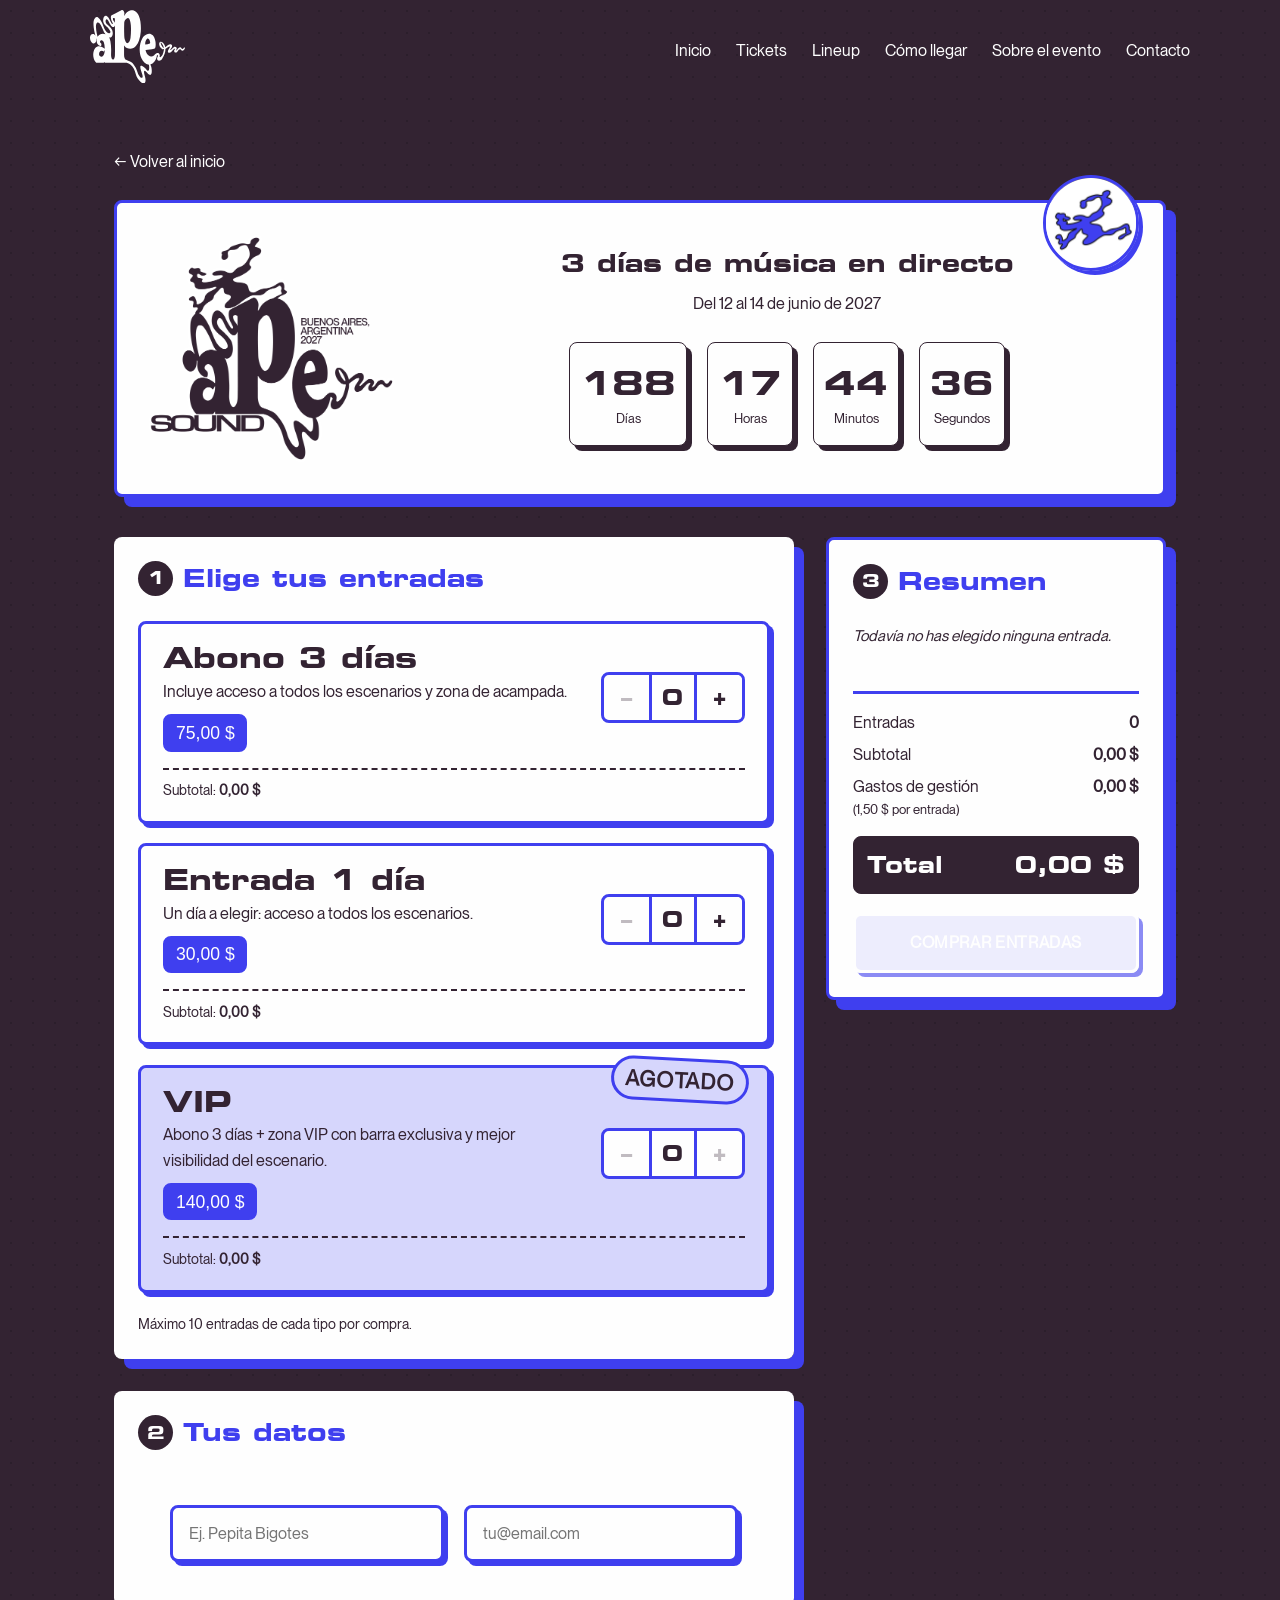
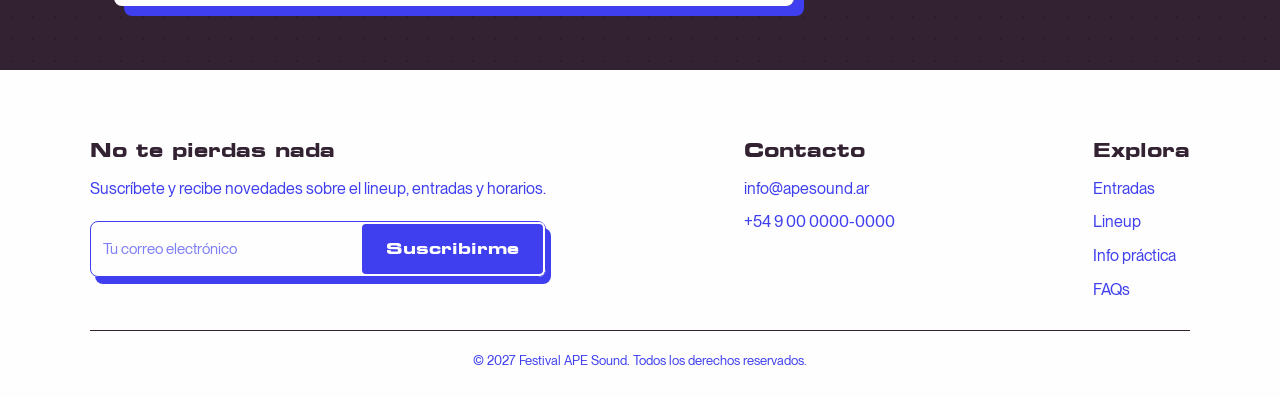
==== tickets/index.html @ 3e5c0eb8 "Add files via upload" ====
<!doctype html>
<html lang="es">
    <head>
        <meta charset="UTF-8" />
        <meta name="viewport" content="width=device-width, initial-scale=1.0" />
        <title>APE Sound - Tickets</title>
        <meta name="description" content="Festival APE Sound: 3 días de música en directo con 20 artistas y bandas. Consulta el lineup, los horarios, cómo llegar y consigue tu entrada."/>
    <link rel="shortcut icon" href="../assets/image/favicon_white.png" type="image/x-icon" />

        <link rel="stylesheet" href="../assets/css/style.css" />
        <link rel="stylesheet" href="../assets/css/tickets.css" />
    </head>
    <body>
        <!-- NAV -->
        <nav class="navbar">
            <div class="nav-container">
                <div class="logo">
                    <svg
                        width="500"
                        viewBox="0 0 500 386"
                        fill="none"
                        xmlns="http://www.w3.org/2000/svg"
                    >
                        <path
                        d="M447.971 204.618C448.177 203.698 445.389 203.362 444.534 203.754C440.211 205.739 437.573 209.055 434.555 212.58L428.411 219.761C425.606 223.039 421.049 224.695 416.947 224.95C413.289 225.179 410.651 222.855 410.135 219.392C409.495 215.094 411.039 211.025 413.516 207.488C416.78 202.83 423.003 194.165 420.302 192.268C417.681 190.428 409.597 195.629 405.696 198.674L396.938 205.509L396.955 210.235C396.973 215.013 395.83 219.625 394.626 224.245C391.501 236.251 386.749 247.554 379.209 257.334C375.355 262.334 370.333 265.928 364.111 266.646C358.611 267.282 354.212 263.96 353.373 258.52C352.444 252.493 354.608 246.865 358.146 241.629C357.354 239.273 355.315 237.309 352.729 237.021L350.2 249.634C345.357 266.055 334.413 281.774 317.427 286.683C322.429 295.101 324.411 304.281 324.946 313.896C325.409 322.228 325.907 337.59 319.614 340.859C312.071 344.781 303.68 333.953 297.91 327.964L292.55 322.4C291.201 321 288.721 319.95 286.653 319.957C282.714 322.848 284.72 333.202 286.462 339.358L288.981 348.264C291.849 358.399 294.932 373.694 289.567 382.198C284.766 389.809 272.809 384.774 265.547 377.76C253.983 366.591 244.81 352.598 240.742 336.767C235.562 316.607 228.928 300.355 212.247 287.046C206.476 282.695 200.217 279.835 192.947 278.171L77.2408 278.194L77.1751 272.124L72.504 278.278L32.9169 278.27C26.6342 272.722 21.503 262.758 19.4197 254.639C14.5473 235.649 16.2276 215.891 27.6687 199.987C41.8689 184.843 62.5991 191.393 77.1408 204.495C77.788 192.962 76.3577 181.242 72.5312 170.044C70.3664 163.71 65.0896 157.338 58.854 159.102C55.1346 160.155 52.8784 163.33 52.4297 166.502C51.7796 171.088 55.0046 172.784 57.8995 175.558C61.0058 178.628 60.3443 185.995 58.3338 189.779C52.5397 190.709 47.1757 187.274 43.1906 183.35C39.2412 179.459 37.3122 174.659 35.9376 169.291C34.6087 164.102 34.6902 158.852 35.3375 153.394C35.4975 152.043 35.6747 150.872 33.9857 149.98L33.3985 155.97C32.7998 162.081 31.4123 168.137 27.17 172.485C23.5721 176.172 18.4067 177.225 13.7156 174.951C-0.11019 168.249 -5.09984 141.488 6.34406 129.535C9.85339 125.868 14.9016 124.79 19.5826 126.868C23.5949 128.649 25.9812 131.846 28.6574 135.439C28.2859 132.926 27.3643 130.863 26.6856 128.511C23.2448 116.593 21.1158 104.737 19.5298 92.3685C18.2109 82.0795 17.8594 72.0876 18.6296 61.8785C19.2126 54.1593 21.736 47.6156 26.5913 41.8247C30.6793 36.948 36.7863 35.2267 42.3833 39.0521C46.4784 41.8504 49.972 45.5501 52.8241 49.7211C54.6002 52.318 56.3877 54.7935 57.8695 57.5589C60.2986 62.0957 62.8748 66.4567 64.7852 71.2205L71.5953 88.1975C76.5092 100.448 80.8616 112.047 92.3526 120.154C96.1234 122.814 100.9 123.357 104.948 121.032C107.313 119.673 107.752 116.258 107.2 113.628C105.921 107.543 102.418 102.742 98.4782 98.0723C94.5317 93.3941 89.7692 90.1145 85.2054 86.0377C78.7511 80.2739 73.2642 73.416 70.6408 65.0982C67.8002 56.0933 69.0762 41.9333 75.0217 34.454C78.1438 30.5258 83.2306 29.5559 87.7145 31.9413C94.7774 35.6981 99.5599 42.8646 102.831 50.2968C106.203 57.9589 110.282 64.874 114.923 71.7919C115.843 73.1632 118.577 74.1345 119.669 72.9246C120.877 71.5848 120.026 69.3464 119.318 67.9708L113.864 57.3689C108.993 47.9013 107.907 31.3385 114.096 28.116L135.22 17.1156L167.236 0.595714C173.507 -2.6397 182.318 7.76504 180.646 20.6395L179.361 30.5358C179.3 31.0143 179.923 31.2514 180.196 30.8529C181.498 28.9502 182.638 27.2589 183.708 25.2591C186.376 20.2739 189.872 15.68 194.303 12.1618C199.397 8.11643 204.71 4.6839 210.92 2.93692C232.707 -3.19393 249.199 11.7047 257.433 31.1386C267.58 55.0935 269.232 89.3774 267.113 115.355C265.854 130.776 262.988 145.381 257.974 160.004C254.613 169.803 249.835 178.7 243.488 186.807C231.035 202.711 212.63 209.19 194.012 199.933C189.042 197.462 184.577 194.386 181.516 189.668C180.867 188.668 180.623 187.48 179.273 186.863L179.329 236.708C179.339 245.633 181.863 259.51 189.784 262.534L200.983 266.811C207.779 269.406 214.65 271.74 220.202 276.46C224.257 279.907 227.206 283.871 230.4 288.04C238.973 299.233 245.384 311.439 249.138 325.061C251.57 333.882 255.383 341.755 260.73 349.157C262.636 351.796 265.144 354.045 267.725 356.065C269.132 357.167 271.651 357.404 273.21 356.898C279.237 354.948 276.935 344.372 274.731 337.708L268.712 319.513C266.473 312.742 264.81 306.064 264.6 298.989C264.558 297.612 265.616 295.798 266.332 295.014C269.306 291.757 276.631 295.665 281.29 299.181C288.149 304.353 294.159 310.211 299.937 316.616C301.401 318.239 303.372 320.296 305.896 319.896C313.28 318.727 312.131 297.111 310.025 287.957C291.128 285.933 278.321 270.982 270.794 254.322C265.084 241.686 262.416 228.25 261.602 214.367L261.453 203.749C262.161 184.521 266.437 165.789 275.801 148.937C278.296 144.448 281.25 140.817 284.721 137.121C297.293 123.74 317.381 119.025 330.448 132.908C336.387 139.217 339.86 147.48 342.338 155.95C345.749 167.609 346.496 179.697 344.971 191.663C344.66 194.108 344.084 196.366 343.2 198.53C342.111 201.195 339.83 203.191 337.053 203.954C329.795 205.948 322.549 207.232 314.954 208.153L293.862 209.92C293.385 209.87 292.399 211.183 292.534 211.772C295.155 223.128 299.782 232.861 309.051 239.798C317.507 246.126 328.596 245.786 336.588 239.098L342.544 233.11C344.733 230.908 347.316 228.656 350.304 227.552C356.375 225.307 363.674 227.464 366.24 233.761C368.761 239.946 365.224 245.748 367.308 247.544C370.673 250.445 378.766 241.423 381.809 235.612C385.45 227.104 387.742 218.227 389.212 209.013L389.047 207.639C388.869 206.168 383.091 208.223 377.727 204.197C368.075 196.953 360.959 182.597 365.372 171.898C366.849 168.316 370.15 166.526 373.878 167.276C376.327 167.769 378.762 168.737 380.736 170.257C389.022 176.639 394.516 185.396 396.503 196.099C404.917 189.072 414.898 178.745 425.169 180.042C428.848 180.506 431.469 182.963 431.96 186.753C432.4 190.139 432.295 194.893 430.158 197.744L422.787 207.579C422.162 208.413 421.887 210.105 422.328 211.109C426.67 210.056 428.908 206.426 431.947 203.822L440.633 196.38C444.81 192.801 451.443 193.415 455.009 197.77C457.343 200.62 456.887 204.738 455.074 207.648L451.442 213.474C455.49 215.228 459.542 208.87 462.171 204.517C464.281 201.023 467.416 198.427 471.207 197.033C475.325 195.519 479.375 197.424 481.595 201.227C482.525 202.821 483.939 204.625 485.357 204.982C487.464 205.514 490.07 204.799 491.234 203.168L494.101 199.156C494.994 197.906 496.598 197.17 497.913 197.584C503.27 199.276 497.419 209.135 490.473 213.631C487.455 215.586 483.388 213.569 481.181 211.533L477.591 208.223C476.163 206.906 474.452 206.112 472.357 206.979C465.23 209.927 464.867 214.896 458.536 220.558C454.985 223.733 449.275 225.183 445.334 221.874C441.584 218.722 442.414 212.86 445.169 209.25C446.276 207.799 447.525 206.589 447.966 204.619L447.971 204.618ZM126.997 60.5458C128.759 63.0056 129.958 65.0468 130.955 67.7665L130.829 45.5486C130.809 42.0461 125.984 41.1633 123.518 41.929C121.359 42.5989 120.3 43.5331 120.363 45.7686C120.469 49.4925 121.673 53.1093 123.858 56.1591L126.999 60.5444L126.997 60.5458ZM199.014 174.291C207.319 171.254 212.226 155.15 213.329 145.791C215.954 123.516 216.507 101.272 214.889 78.8812C214.083 67.718 209.887 40.082 198.807 41.799C194.88 42.4075 192.36 44.8616 189.908 47.5399C179.954 58.4103 180.469 61.3986 179.972 74.9573C179.299 93.2984 179.566 111.25 180.076 129.585L180.293 137.394C180.426 142.187 180.909 146.701 182.015 151.36C184.194 160.532 190.037 177.573 199.014 174.289V174.291ZM120.186 261.157C123.394 261.803 125.417 259.08 126.814 256.625C130.609 249.957 131.147 242.44 131.245 234.785L131.515 213.753L131.441 112.667L131.077 81.2739C129.748 83.6522 128.766 86.0491 127.024 87.8889C122.269 92.9142 115.456 88.346 110.929 82.5066C105.295 75.2387 101.136 67.3023 97.4094 58.8817C94.636 52.6137 89.3691 45.4658 85.2925 49.9496C78.4739 57.4489 83.1678 69.1364 91.2981 76.3372C99.7428 83.8179 114.549 97.7851 117.514 107.38C121.037 118.786 121.215 134.375 112.786 142.294C108.956 145.891 103.757 146.546 99.5342 143.389L103.198 149.243C106.924 160.421 109.433 172.932 110.092 184.68L111.131 203.227C111.718 213.711 111.145 223.928 110.912 234.461C110.712 243.504 113.064 259.721 120.189 261.154L120.186 261.157ZM81.5417 127.988L77.7166 122.968C72.4683 116.081 68.5003 102.813 63.4121 92.827C59.3741 84.9006 55.4847 77.2171 49.8963 70.1678C47.3458 66.9495 42.0803 64.5154 38.1009 66.3453C32.3368 68.995 31.0094 83.6108 31.3952 91.4415C31.9239 102.153 33.5556 114.698 35.9462 125.007L39.747 141.4C49.3476 126.395 66.5013 120.243 81.5403 127.988H81.5417ZM314.939 175.692C316.824 174.951 316.774 173.115 316.527 171.531C315.476 164.797 313.848 158.412 309.411 153.309C306.759 150.257 302.541 149.606 299.383 152.447C292.666 158.491 290.008 171.69 290.591 181.277C299.37 180.786 307.265 178.715 314.939 175.694V175.692ZM387.725 199.637C388.269 198.383 388.319 196.843 387.971 195.626C385.875 188.315 382.255 181.919 377.728 175.898C376.28 173.971 374.864 172.598 372.55 171.41C372.182 173.609 372.322 175.196 372.962 177.009C375.532 184.283 380.829 195.146 387.723 199.637H387.725ZM51.9682 242.207C54.553 244.846 57.2222 246.264 60.9644 245.967C73.2599 244.988 77.688 223.666 77.1579 211.017L73.0284 218.352C72.737 218.871 71.4067 218.969 70.8637 218.69C66.5785 212.793 58.2138 212.644 53.3256 217.792C46.617 223.978 45.4825 235.585 51.9682 242.207Z"
                        fill="#FEFEFE"
                        />
                    </svg>
                </div>
                <button class="nav-toggle" id="navToggle">☰</button>
                <ul class="nav-menu" id="navMenu">
                <li><a href="../#inicio">Inicio</a></li>
                <li><a href="#formulario-compra">Tickets</a></li>
                <li><a href="../#lineup">Lineup</a></li>
                <li><a href="../#info-practica">Cómo llegar</a></li>
                <li><a href="../#faqs">Sobre el evento</a></li>
                <li><a href="#contacto">Contacto</a></li>
                </ul>
            </div>
        </nav>
        <main class="pagina">
            <!-- CABECERA -->
            <div class="back-page">
                <a href="../" rel="noopener noreferrer">← Volver al inicio</a>
            </div>
            <div class="cabecera">
                <div class="hero-content content">
                    <div class="image-content" data-aos="fade-right">
                    <h1>
                        APE Sound - Argentina
                        <img
                        src="../assets/image/logo_tickets.png"
                        alt="APE Sound - Argentina"
                        />
                    </h1>
                    </div>
                    <div class="info-fest" data-aos="fade-left">
                    <h2>3 días de música en directo</h2>
                    <p>Del 12 al 14 de junio de 2027</p>
                    <div class="countdown" id="countdown">
                        <div class="countdown-item">
                        <span id="dias">00</span>
                        <p>Días</p>
                        </div>
                        <div class="countdown-item">
                        <span id="horas">00</span>
                        <p>Horas</p>
                        </div>
                        <div class="countdown-item">
                        <span id="minutos">00</span>
                        <p>Minutos</p>
                        </div>
                        <div class="countdown-item">
                        <span id="segundos">00</span>
                        <p>Segundos</p>
                        </div>
                    </div>
                    </div>
                </div>

                <div class="pegatina" aria-hidden="true">
                    <img src="../assets/image/favicon_white.png" alt="APE Sound">
                </div>
            </div>

            <!-- COMPONENTE DE COMPRA -->
            <form class="compra" id="formulario-compra" novalidate>
                <div class="compra__principal">
                    <!-- ---------- 1. Tipos de entrada ---------- -->
                    <fieldset class="bloque">
                        <h3 class="bloque__titulo"><span>1</span> Elige tus entradas</h3>

                        <!-- Cada entrada guarda su precio en el atributo data-precio.
                         El JavaScript lo lee para hacer los cálculos. -->
                        
                        <article
                            class="entrada entrada--azul"
                            data-precio="75"
                            data-nombre="Abono 3 días"
                            >
                            <div class="entrada__info">
                                <h2 class="entrada__nombre">Abono 3 días</h2>
                                <p class="entrada__descripcion">
                                    Incluye acceso a todos los escenarios y zona de acampada.
                                </p>
                                <p class="entrada__precio">75,00 $</p>
                            </div>
                            <div class="entrada__controles">
                                <button
                                    type="button"
                                    class="contador__boton contador__boton--menos"
                                    aria-label="Quitar un abono de 3 días">
                                    −
                                </button>
                                <span class="contador__cantidad" aria-live="polite">0</span>
                                <button
                                    type="button"
                                    class="contador__boton contador__boton--mas"
                                    aria-label="Añadir un abono de 3 días">
                                    +
                                </button>
                            </div>
                            <p class="entrada__subtotal">Subtotal: <strong>0,00 $</strong></p>
                        </article>

                        <article
                            class="entrada entrada--amarilla"
                            data-precio="30"
                            data-nombre="Entrada de día"
                            >
                            <div class="entrada__info">
                                <h2 class="entrada__nombre">Entrada 1 día</h2>
                                <p class="entrada__descripcion">
                                    Un día a elegir: acceso a todos los escenarios.
                                </p>
                                <p class="entrada__precio">30,00 $</p>
                            </div>
                            <div class="entrada__controles">
                                <button
                                    type="button"
                                    class="contador__boton contador__boton--menos"
                                    aria-label="Quitar una entrada de día">
                                    −
                                </button>
                                <span class="contador__cantidad" aria-live="polite">0</span>
                                <button
                                    type="button"
                                    class="contador__boton contador__boton--mas"
                                    aria-label="Añadir una entrada de día">
                                    +
                                </button>
                            </div>
                            <p class="entrada__subtotal">Subtotal: <strong>0,00 $</strong></p>
                        </article>

                        <article
                            class="entrada entrada--rosa entrada--agotada"
                            data-precio="140"
                            data-nombre="VIP"
                            data-agotado="true">
                            <span class="entrada__destacado">Agotado</span>
                            <div class="entrada__info">
                                <h2 class="entrada__nombre">VIP </h2>
                                <p class="entrada__descripcion">
                                    Abono 3 días + zona VIP con barra exclusiva y mejor visibilidad del escenario.
                                </p>
                                <p class="entrada__precio">140,00 $</p>
                            </div>
                            <div class="entrada__controles">
                                <button
                                    type="button"
                                    class="contador__boton contador__boton--menos"
                                    aria-label="Quitar una entrada VIP" disabled>
                                    −
                                </button>
                                <span class="contador__cantidad" aria-live="polite">0</span>
                                <button
                                    type="button"
                                    class="contador__boton contador__boton--mas"
                                    aria-label="Añadir una entrada VIP" disabled>
                                    +
                                </button>
                            </div>
                            <p class="entrada__subtotal">Subtotal: <strong>0,00 $</strong></p>
                        </article>

                        <p class="bloque__nota">Máximo 10 entradas de cada tipo por compra.</p>
                    </fieldset>

                    <!-- ---------- 2. Datos de la compra ---------- -->
                    <fieldset class="bloque">
                        <h3 class="bloque__titulo"><span>2</span> Tus datos</h3>

                        <div class="campos">
                            <div class="campo">
                                <label for="nombre">Nombre y apellidos</label>
                                <input
                                    type="text"
                                    id="nombre"
                                    name="nombre"
                                    placeholder="Ej. Pepita Bigotes"
                                    autocomplete="name" />
                            </div>
                            <div class="campo">
                                <label for="email">Email</label>
                                <input
                                    type="email"
                                    id="email"
                                    name="email"
                                    placeholder="tu@email.com"
                                    autocomplete="email" />
                            </div>
                        </div>
                    </fieldset>
                </div>

                <!-- ---------- 3. Resumen y total ---------- -->
                <aside class="resumen" aria-labelledby="resumen-titulo">
                    <h2 class="resumen__titulo" id="resumen-titulo"><span>3</span> Resumen</h2>

                    <!-- El JavaScript rellena esta lista con las entradas elegidas -->
                    <ul class="resumen__lista" id="resumen-lista">
                        <li class="resumen__vacio">Todavía no has elegido ninguna entrada.</li>
                    </ul>

                    <dl class="resumen__cuentas">
                        <div class="resumen__fila">
                            <dt>Entradas</dt>
                            <dd id="total-entradas">0</dd>
                        </div>
                        <div class="resumen__fila">
                            <dt>Subtotal</dt>
                            <dd id="subtotal">0,00 $</dd>
                        </div>
                        <div class="resumen__fila">
                            <dt>Gastos de gestión <small>(1,50 $ por entrada)</small></dt>
                            <dd id="gastos">0,00 $</dd>
                        </div>
                        <div class="resumen__fila resumen__fila--total">
                            <dt>Total</dt>
                            <dd id="total">0,00 $</dd>
                        </div>
                    </dl>

                    <button type="submit" class="boton boton--rosa" id="boton-comprar" disabled>
                        Comprar entradas
                    </button>

                    <!-- Aquí aparecen los avisos de error o de compra realizada -->
                    <p class="mensaje" id="mensaje" role="status" aria-live="polite"></p>
                </aside>
            </form>
        </main>
        <!-- FOOTER (newsletter + contacto) -->
        <footer id="contacto" class="footer">
        <div class="footer-top">
            <div class="footer-newsletter">
            <h3>No te pierdas nada</h3>
            <p>
                Suscríbete y recibe novedades sobre el lineup, entradas y horarios.
            </p>
            <form class="newsletter-form">
                <input type="email" placeholder="Tu correo electrónico" required />
                <button type="submit" class="btn">Suscribirme</button>
            </form>
            </div>

            <div class="footer-col">
            <h3>Contacto</h3>
            <p><a href="mailto:info@apesound.ar">info@apesound.ar</a></p>
            <p><a href="tel:+5490000000000">+54 9 00 0000-0000</a></p>
            </div>

            <div class="footer-col">
            <h3>Explora</h3>
            <p><a href="/apesound/tickets/">Entradas</a></p>
            <p><a href="#lineup">Lineup</a></p>
            <p><a href="#info-practica">Info práctica</a></p>
            <p><a href="#faqs">FAQs</a></p>
            </div>
        </div>

        <div class="footer-bottom">
            <p>&copy; 2027 Festival APE Sound. Todos los derechos reservados.</p>
        </div>
        </footer>

        <script src="../assets/js/tickets.js"></script>
        <script src="../assets/js/script.js"></script>
    </body>
</html>
---- assets/css/style.css ----
@font-face {
    font-family: "Eurostile LT Extended";
    src: url('../fonts/EurostileLT-BoldExtendedTwo.woff2') format('woff2'),
        url('../fonts/EurostileLT-BoldExtendedTwo.woff') format('woff');
    font-weight: bold;
    font-style: normal;
    font-display: swap;
}

@font-face {
  font-family: "PP Neue Montreal";
  src: url("../fonts/PPNeueMontreal-Regular.woff2") format("woff2"),
       url("../fonts/PPNeueMontreal-Regular.woff") format("woff");
  font-weight: normal;
  font-style: normal;
}
:root {
  --font-regular: "PP Neue Montreal";
  --font-titles: "Eurostile LT Extended";
  --white: #FEFEFE;
  --purple: #332332;
  --blue: #3F3FEF;
}

/* Esta propiedad, hace que el scroll entre secciones cuando haces click en el menú sea más suave */
html {
  scroll-behavior: smooth;
}

*,
*::before,
*::after {
    margin: 0;
    padding: 0;
    box-sizing: border-box;
}

body {
  font-family: var(--font-regular), Helvetica, sans-serif;
  background-color: var(--purple);
  color: var(--white);
  line-height: 1.6;
  background-image: radial-gradient(rgb(0, 0, 0, 0.15) 1.5px, transparent 1.5px);
  background-size: 22px 22px;
}

h1, h2, h3 {
  margin-bottom: 15px;
  font-family: var(--font-titles), Helvetica, sans-serif ;
  line-height: 1.1;
}

a {
  color: var(--white);
  text-decoration: none;
}

.btn {
  display: inline-block;
  background-color: var(--blue);
  font-family: var(--font-titles), Helvetica, sans-serif ;
  color: #fff;
  padding: 12px 24px;
  border: none;
  border-radius: 6px;
  cursor: pointer;
  font-size: 16px;
}

.btn-outline {
  background-color: transparent;
  border: 2px solid var(--blue);
  color: var(--color-texto);
}

/* NAVBAR */


.navbar {
  background-color: transparent;
  transition: background-color ease-in-out .3s;
  position: sticky;
  top: 0;
  z-index: 10;
}

.nav-container {
  max-width: 1100px;
  margin: 0 auto;
  padding: 10px 0px;
  display: flex;
  justify-content: space-between;
  align-items: center;
}


.logo svg {
  width: 95px;
}

.nav-toggle {
  display: none;
  background: none;
  border: none;
  color: var(--white);
  font-size: 26px;
  cursor: pointer;
}

.nav-menu {
  display: flex;
  list-style: none;
  gap: 25px;
}

.nav-menu a:hover {
  color: var(--blue);
}

.navbar.navbar-scrolled {
  background-color: var(--white);
  box-shadow: 0 2px 10px rgba(0, 0, 0, 0.08);
}

.navbar.navbar-scrolled .logo svg path {
    fill: var(--blue);
}

.navbar.navbar-scrolled .nav-menu a {
  color: var(--purple);
}

.navbar.navbar-scrolled .nav-menu a:hover {
  color: var(--blue);
}

.content {
  max-width: 1100px;
  margin: 0 auto;
  padding: 10px 0px;
}

/* HERO */
.hero {
  min-height: 70vh;
  display: flex;
  align-items: center;
  justify-content: center;
  text-align: center;
}

.hero .hero-content {
    display: flex;
    width: 100%;
    margin: 0 auto;
    justify-content: space-between;
    align-items: center;
    padding: 45px 0;
}

.hero .hero-content .image-content, 
.hero .hero-content .info-fest {
    width: 50%;
}

.hero h1 {
  font-size: 0px;
}

.hero h1 img {
  width: 100%;
  height: auto;
}

.hero h2 {
  font-weight: normal;
  color: var(--color-secundario);
  font-size: 18px;
}

.hero p {
  margin-bottom: 25px;
}


.countdown {
  display: flex;
  justify-content: center;
  gap: 20px;
  margin-bottom: 30px;
}

.countdown-item {
    background-color: var(--white);
    color: var(--blue);
    border: 1px solid var(--blue);
    border-radius: 8px;
    padding: 15px 10px;
    min-width: 70px;
    box-shadow: 5px 5px 0px var(--blue);
}

.countdown-item span {
  display: block;
  font-size: 32px;
  font-weight: bold;
  font-family: var(--font-titles) ;
}

.countdown-item p {
  margin: 0;
  font-size: 13px;
  font-family: var(--font-regular);
}

/* SECCIONES GENERALES */
.section {
  /* max-width: 1100px; */
  margin: 0 auto;
  padding: 60px 20px;
}

.section.alt {
  background-color: var(--color-fondo-alt);
  max-width: 100%;
}

.section.alt > * {
  max-width: 1100px;
  margin-left: auto;
  margin-right: auto;
}

/* INFO (fechas y lugar) */
#info-practica {
  background-color: var(--white);
  color: var(--purple);
}
.info-grid {
  display: flex;
  flex-wrap: wrap;
  gap: 20px;
}

.info-card {
flex: 1;
    min-width: 250px;
    padding: 25px;
    border-radius: 8px;
    background-color: var(--white);
    border: 1px solid var(--purple);
    box-shadow: 5px 5px 0px var(--purple);
}

.info-card img {
    width: 40px;
}

/* ENTRADAS */

#entradas {
  background-color: var(--white);
  color: var(--purple);
}

.tickets-grid {
  display: flex;
  flex-wrap: wrap;
  gap: 20px;
}

.ticket-card {
  flex: 1;
  min-width: 250px;
  background-color: var(--purple);
  color: var(--white);
  border: 1px solid var(--color-borde);
  border-radius: 8px;
  padding: 25px;
  text-align: center;
  box-shadow: none;
  transition: all .3s ease-in-out;
  position: relative;
}

.ticket-card:hover {
  transition: all .3s ease-in-out;
  box-shadow: 5px 5px 0px var(--blue);
}

.price {
  font-size: 32px;
  font-family: var(--font-titles) ;
  margin: 10px 0 20px;
}

.detalle {
  margin-top: 15px;
  font-size: 14px;
}

.hidden {
  display: none;
}

.nota {
  margin-top: 30px;
  text-align: center;
  font-size: 14px;
}

/* PROGRAMA */
.dia {
  margin-bottom: 30px;
  padding-bottom: 20px;
  border-bottom: 1px solid var(--color-borde);
}

.dia h3 {
  color: var(--color-primario);
}

/* DISPONIBILIDAD (entradas) */
.disponibilidad {
    font-size: 15px;
    position: absolute;
    top: -10px;
    right: -10px;
    background: red;
    padding: 5px 10px;
    border-radius: 5px;
    transform: rotate(10deg);
    color: var(--white);
}

.disponibilidad.disponible {
    background-color: var(--blue);
}

.disponibilidad.pocas {
    background-color: #7e7ef6;
}

.disponibilidad.agotado {
    background-color: #d6d6fc;
    color: var(--purple);
}

.btn-comprar {
  display: block;
  margin-top: 15px;
}

.ticket-card .btn {
    width: 100%;
}

/* LINEUP */
.lineup-grid {
    display: flex;
    gap: 12px;
    margin: 30px 0 40px;
    justify-items: start;
    flex-wrap: wrap;
    justify-content: center;
    align-items: center;
}

.artista-box {
    background-color: var(--white);
    border: 1px solid var(--blue);
    border-radius: 100px;
    padding: 10px 25px;
    text-align: center;
    font-weight: bold;
    color: var(--blue);
    box-shadow: 3px 3px 0px var(--blue);
    font-family: var(--font-titles);
}

.programa-titulo {
  margin-top: 20px;
}

.dias {
    display: flex;
    gap: 20px;
    flex-wrap: wrap;
    justify-content: space-between;
    margin-top: 45px;
}

.dia h3 .icon-calendar {
    display: block;
}

.dia h3 .icon-calendar img {
    width: 40px;
}


/* FAQS */
.faq-item {
    border-bottom: 1px solid var(--blue);
    background: #fff;
    color: var(--purple);
    margin-bottom: 15px;
    padding: 15px;
    border-radius: 8px;
    box-shadow: 3px 3px 0px var(--blue);
}

.faq-item summary {
  font-size: 17px;
  cursor: pointer;
  font-family: var(--font-titles);
}

.faq-item p {
  margin-top: 10px;
}

/* GALERÍA */
/* .nota-galeria {
  font-size: 13px;
  margin-bottom: 20px;
  opacity: 0.7;
} */

.galeria-grid {
  display: grid;
  grid-template-columns: repeat(auto-fill, minmax(180px, 1fr));
  gap: 12px;
  margin-top: 35px;
}

.galeria-grid img {
  width: 100%;
  height: 160px;
  object-fit: cover;
  border-radius: 6px;
  display: block;
}


/* PATROCINADORES */
.sponsors-marquee {
  overflow: hidden;
  width: 100%;
}
 
.sponsors-track {
  display: flex;
  gap: 20px;
  width: max-content;
  animation: desplazar-marquesina 25s linear infinite;
}
 
/* Al pasar el ratón por encima, se detiene (más fácil de leer) */
.sponsors-marquee:hover .sponsors-track {
  animation-play-state: paused;
}
 
.sponsor-box img {
    width: 100%;
}

.sponsor-box {
    width: 135px;
    display: flex;
    align-content: center;
    align-items: center;
    justify-content: center;
    margin: 0 30px;
}
 
@keyframes desplazar-marquesina {
  from {
    transform: translateX(0);
  }
  to {
    /* Como hemos duplicado los logos, al desplazar un 50% del ancho
       total volvemos a la posición inicial sin que se note el salto */
    transform: translateX(-50%);
  }
}

/* GALERÍA */
 
/* Efecto Pinterest: el navegador reparte las fotos en columnas
   de unos 220px de ancho (el número de columnas se adapta solo). */
.galeria-masonry {
  column-width: 220px;
  column-gap: 12px;
}
 
.galeria-masonry a {
  display: block;
  margin-bottom: 12px;
  break-inside: avoid;   /* evita que una foto se corte entre dos columnas */
  overflow: hidden;
  border-radius: 8px;
}
 
.galeria-masonry img {
  width: 100%;
  height: auto;
  display: block;
  transition: transform 0.3s ease, opacity 0.3s ease;
}
 
.galeria-masonry a:hover img {
  transform: scale(1.05);
  opacity: 0.9;
}

/* MODAL */
.modal-overlay {
  position: fixed;
  top: 0;
  left: 0;
  right: 0;
  bottom: 0;
  background-color: rgba(0, 0, 0, 0.6);
  display: flex;
  align-items: center;
  justify-content: center;
  z-index: 50;
}
 
.modal-overlay.hidden {
  display: none;
}
 
.modal-box {
    background-color: var(--white);
    color: var(--blue);
    border-radius: 10px;
    padding: 80px;
    max-width: 400px;
    width: 90%;
    text-align: center;
    position: relative;
    box-shadow: 5px 7px 0px var(--blue);
}
 
.modal-cerrar {
  position: absolute;
  top: 10px;
  right: 15px;
  background: none;
  border: none;
  font-size: 20px;
  font-family: var(--font-titles);
  cursor: pointer;
}

/* FOOTER */
.footer {
    background-color: var(--white);
    color: var(--blue);
    padding: 70px 20px 25px;
    overflow: hidden;
}

.footer-top {
  max-width: 1100px;
  margin: 0 auto;
  display: flex;
  flex-wrap: wrap;
  gap: 40px;
  justify-content: space-between;
}

.footer h2,
.footer h3 {
  color: var(--purple);
}

.footer a {
  color: var(--blue);
}

.footer a:hover {
  color: var(--purple);
}

.footer-newsletter p {
  margin-bottom: 20px;
}

.footer-col p {
  margin-bottom: 8px;
}

/* Formulario */
.newsletter-form {
    display: flex;
    flex-wrap: wrap;
    gap: 8px;
    box-shadow: 5px 7px 0px var(--blue);
    border: 1px solid var(--blue);
    border-radius: 8px;
}

.newsletter-form input {
flex: 1;
    min-width: 180px;
    padding: 12px;
    border: 0;
    background-color: transparent;
    color: var(--blue);
    font-size: 15px;
    font-family: var(--font-regular);
}

.newsletter-form input::placeholder {
  color: #7e7ef6;
}

.newsletter-form input:focus {
  outline: none;
  border-color: var(--color-secundario);
}

.newsletter-form .btn {
    color: var(--white);
    border: 2px solid var(--white);
}


/* Línea inferior */
.footer-bottom {
    max-width: 1100px;
    margin: 0 auto;
    border-top: 1px solid var(--purple);
    padding-top: 20px;
    font-size: 13px;
    text-align: center;
    margin-top: 20px;
}

/* RESPONSIVE */
@media (max-width: 700px) {
  .nav-toggle {
    display: block;
  }

  .nav-menu {
    display: none;
    flex-direction: column;
    position: absolute;
    top: 60px;
    right: 0;
    background-color: var(--white);
    color: var(--blue);
    width: 200px;
    padding: 20px;
    border: 1px solid var(--color-borde);
  }

  .nav-menu.active {
    display: flex;
  }

  .nav-menu a {
    color: var(--blue);
  }
  .navbar.navbar-scrolled .nav-toggle {
    color: var(--blue);
  }
  .hero .hero-content {
    flex-direction: column;
  }
  .hero .hero-content .image-content, 
  .hero .hero-content .info-fest {
    width: 80%;
  }
  .countdown-item {
    padding: 8px;
    min-width: 80px;
  }
  .countdown-item span {
    font-size: 20px;
  }
  .nav-container {
    padding: 10px 20px;
    align-items: flex-start;
  }

  .artista-box {
      padding: 10px;
      font-size: 14px;
  }

  .content {
      width: 90%;
  }

  .footer-top {
    grid-template-columns: 1fr;
    gap: 30px;
  }

  .footer-newsletter,
  .footer-col {
    flex: 1 1 100%;
  }
  

}
---- assets/css/tickets.css ----
/* =========================================================
   MIAUFEST · Componente de compra de entradas
   Estilo neo-brutalista (mismo sistema que Cool Cats):
   bordes gruesos, sombras duras sin desenfoque y colores planos.
   CSS puro: variables, flexbox y media queries.
   ========================================================= */

/* ---------- 1. VARIABLES ---------- */
:root {
    /* Colores de acento */

    --green: #3ddc97;
    --red: #e63946;

    /* Base */
    --surface-2: rgb(63, 63, 239, 0.15);

    /* Firma neo-brutalista */
    --border: 3px solid var(--blue);
    --shadow-sm: 4px 4px 0 var(--blue);
    --shadow: 6px 6px 0 var(--blue);
    --shadow-lg: 10px 10px 0 var(--blue);

    --font-display: "Archivo Black", "Arial Black", Impact, sans-serif;
    --font-body: "Space Grotesk", "Segoe UI", Arial, sans-serif;

    --radius: 8px;
    --speed: 0.2s;
}

/* ---------- 2. BASE ---------- */
*,
*::before,
*::after {
    margin: 0;
    padding: 0;
    box-sizing: border-box;
}


button,
input {
    font: inherit;
    color: inherit;
}

:focus-visible {
    outline: 3px dashed var(--blue);
    outline-offset: 3px;
}

.pagina {
    width: 100%;
    max-width: 1100px;
    margin: 0 auto;
    padding: 3rem 1.5rem 4rem;
}
.back-page {
    margin-bottom: 25px;
}
/* ---------- 3. CABECERA ---------- */
.cabecera {
    position: relative;
    margin-bottom: 2.5rem;
    padding: 2rem;
    background: var(--white);
    border: var(--border);
    border-radius: var(--radius);
    box-shadow: var(--shadow-lg);
}

.cabecera .hero-content {
    display: flex;
    gap: 5%;
    flex-wrap: wrap;
    align-content: center;
    align-items: center;
    justify-content: center;
    padding: 0;
}

.cabecera .hero-content .image-content img {
    width: 100%;
}

.cabecera .hero-content h1 {
    margin: 0;
    line-height: normal;
    font-size: 0;
}

.cabecera .hero-content .info-fest {
    width: 70%;
    color: var(--purple);
    text-align: center;
}

.hero-content.content .countdown-item {
    color: var(--purple);
    border-color: var(--purple);
    box-shadow: 5px 5px 0px var(--purple);
}

.cabecera .hero-content .image-content {
    width: 25%;
}

.cabecera .hero-content .info-fest .countdown {
    margin-top: 25px;
    margin-bottom: 0;
}

/* Pegatina giratoria */
.pegatina {
    position: absolute;
    top: -28px;
    right: 24px;
    width: 96px;
    height: 96px;
    display: flex;
    align-items: center;
    justify-content: center;
    font-family: var(--font-display);
    font-size: 1rem;
    text-transform: uppercase;
    border: var(--border);
    border-radius: 50%;
    box-shadow: var(--shadow-sm);
    animation: girar 14s linear infinite;
}

@keyframes girar {
    to {
        transform: rotate(360deg);
    }
}

.pegatina img {
    width: 100%;
}

/* ---------- 4. LAYOUT DEL FORMULARIO (FLEXBOX) ---------- */
.compra {
    display: flex;
    align-items: flex-start;
    gap: 2rem;
}

.compra__principal {
    flex: 1 1 auto;
    display: flex;
    flex-direction: column;
    gap: 2rem;
}

/* ---------- 5. BLOQUES (FIELDSET) ---------- */
.bloque {
display: flex;
    flex-direction: column;
    gap: 1.2rem;
    background: var(--white);
    border: var(--blue);
    border-radius: var(--radius);
    box-shadow: var(--shadow-lg);
    padding: 1.5rem;
}

.bloque__titulo,
.resumen__titulo {
    display: flex;
    align-items: center;
    gap: 0.6rem;
    margin-bottom: 0.4rem;
    padding-right: 0.6rem;
    font-family: var(--font-titles);
    font-size: 1.5rem;
    color: var(--blue);
    width: 100%;
}

/* El número del paso, en un círculo */
.bloque__titulo span,
.resumen__titulo span {
    display: inline-flex;
    align-items: center;
    justify-content: center;
    width: 2.2rem;
    height: 2.2rem;
    font-size: 1.1rem;
    background: var(--purple);
    color: var(--white);
    border-radius: 50%;
}

.bloque__nota {
    font-size: 0.9rem;
    color: var(--purple);
}

/* ---------- 6. TARJETA DE ENTRADA ---------- */
.entrada {
    --acento: var(--blue); /* cada variante cambia solo esta variable */
    position: relative;
    display: flex;
    flex-wrap: wrap;
    align-items: center;
    gap: 1rem 1.5rem;
    padding: 1.2rem 1.4rem;
    background: var(--white);
    border: var(--border);
    border-radius: var(--radius);
    box-shadow: var(--shadow-sm);
    transition:
        transform var(--speed) ease,
        box-shadow var(--speed) ease,
        background-color var(--speed) ease;
}

.entrada--amarilla {
    --acento: var(--blue);
}
.entrada--azul {
    --acento: var(--blue);
}
.entrada--rosa {
    --acento: var(--blue);
    background-color: #d6d6fc;
}

/* Clase que añade el JavaScript cuando la cantidad es mayor que 0 */
.entrada.is-seleccionada {
    background: var(--acento);
    transform: translate(-2px, -2px);
    box-shadow: var(--shadow);
    color: #fff;
    border-color: var(--white);
}

.entrada__info {
    flex: 1 1 260px;
    color: red;
}

.entrada__nombre {
    font-size: 1.75rem;
    margin-bottom: 0.3rem;
    color: var(--purple);
}

.entrada__nombre small {
    font-family: var(--font-body);
    font-size: 0.9rem;
    font-weight: 700;
}

.entrada__descripcion {
    color: var(--purple);
    margin-bottom: 0.6rem;
}

.entrada.is-seleccionada .entrada__descripcion {
    color: var(--white);
}

.entrada__precio {
    display: inline-block;
    padding: 0.1rem 0.6rem;
    font-family: var(--font-display);
    font-size: 1.1rem;
    background: var(--acento);
    border: var(--border);
    border-radius: var(--radius);
    color: var(--white);
}

.entrada.is-seleccionada .entrada__precio {
    background: var(--white);
    color: var(--blue);
}

.entrada.is-seleccionada .entrada__info {
    color: var(--blue);
}

.entrada.is-seleccionada .entrada__nombre {
    color: #FFF;
}

.entrada.is-seleccionada .entrada__subtotal {
    color: var(--white);
    border-color: var(--white);
}

.contador__boton:disabled {
    cursor: not-allowed;
}
/* Etiqueta "Top ventas" */
.entrada__destacado {
    position: absolute;
    top: -10px;
    right: 18px;
    padding: 0.1rem 0.7rem;
    font-weight: 700;
    font-size: 1.35rem;
    text-transform: uppercase;
    letter-spacing: 0.06em;
    background-color: #d6d6fc;
    color: var(--purple);
    border: var(--border);
    border-radius: 999px;
    transform: rotate(3deg);
}

.entrada__subtotal {
    flex-basis: 100%;
    padding-top: 0.6rem;
    border-top: 2px dashed var(--purple);
    font-size: 14px;
    color: var(--purple);
}

/* ---------- 7. CONTADOR (− 0 +) ---------- */
.entrada__controles {
    display: flex;
    align-items: center;
    border: var(--border);
    border-radius: var(--radius);
    background: var(--white);
    overflow: hidden;
}

.contador__boton {
    width: 2.8rem;
    height: 2.8rem;
    font-family: var(--font-titles);
    font-size: 1.4rem;
    line-height: 1;
    background: var(--white);
    border: none;
    cursor: pointer;
    transition: background-color var(--speed) ease;
    color: var(--purple);
}

.contador__boton:hover {
    background: var(--purple);
    color: var(--white);
}

.contador__boton:disabled {
    opacity: 0.3;
    cursor: not-allowed;
    background: var(--white);
}

.contador__cantidad {
    min-width: 3rem;
    text-align: center;
    font-family: var(--font-titles);
    font-size: 1.3rem;
    border-left: var(--border);
    border-right: var(--border);
    line-height: 2.8rem;
    color: var(--purple);
}

/* ---------- 8. CAMPOS DE DATOS ---------- */
.campos {
    display: flex;
    flex-wrap: wrap;
    gap: 1.2rem;
    width: 90%;
    margin: 0 auto;
    margin-bottom: 20px;
}

.campo {
    flex: 1 1 240px;
    display: flex;
    flex-direction: column;
    gap: 0.4rem;
}

.campo label {
    font-weight: 700;
    font-size: 0.9rem;
    text-transform: uppercase;
    letter-spacing: 0.05em;
}

.campo input {
    padding: 0.8rem 1rem;
    background: var(--white);
    border: var(--border);
    border-radius: var(--radius);
    box-shadow: var(--shadow-sm);
    transition:
        box-shadow var(--speed) ease,
        transform var(--speed) ease;
    color: var(--blue);
}

.campo input:focus {
    outline: none;
    transform: translate(-2px, -2px);
    box-shadow: var(--shadow);
}

/* Clase que añade el JavaScript si el campo no es válido */
.campo input.is-error {
    border-color: var(--red);
    box-shadow: 4px 4px 0 var(--red);
}

/* ---------- 9. RESUMEN ---------- */
.resumen {
    flex: 0 0 340px;
    position: sticky; /* se queda visible al hacer scroll */
    top: 1.5rem;
    display: flex;
    flex-direction: column;
    gap: 1.2rem;
    padding: 1.5rem;
    background: var(--white);
    border: var(--border);
    border-radius: var(--radius);
    box-shadow: var(--shadow-lg);
    color: var(--purple);
}

.resumen__lista {
    list-style: none;
    display: flex;
    flex-direction: column;
    gap: 0.5rem;
    min-height: 3rem;
}

.resumen__lista li {
    display: flex;
    justify-content: space-between;
    gap: 1rem;
    font-size: 0.95rem;
}

.resumen__vacio {
    color: var(--purple);
    font-style: italic;
}

.resumen__cuentas {
    display: flex;
    flex-direction: column;
    gap: 0.4rem;
    padding-top: 1rem;
    border-top: var(--border);
}

.resumen__fila {
    display: flex;
    justify-content: space-between;
    align-items: baseline;
    gap: 1rem;
}

.resumen__fila dt small {
    display: block;
    font-size: 0.8rem;
    color: var(--purple);
}

.resumen__fila dd {
    font-weight: 700;
    white-space: nowrap;
}

.resumen__fila--total {
    margin-top: 0.6rem;
    padding: 0.6rem 0.8rem;
    font-family: var(--font-titles);
    font-size: 1.4rem;
    background: var(--purple);
    border: 1px solid var(--purple);
    border-radius: var(--radius);
    color: var(--white);
}

.resumen__fila--total dd {
    font-weight: 400;
}

/* ---------- 10. BOTÓN ---------- */
.boton {
    width: 100%;
    padding: 0.9rem 1.4rem;
    font-weight: 700;
    font-size: 1rem;
    text-transform: uppercase;
    letter-spacing: 0.04em;
    border: var(--border);
    border-radius: var(--radius);
    box-shadow: var(--shadow-sm);
    cursor: pointer;
    transition:
        transform var(--speed) ease,
        box-shadow var(--speed) ease;
}

.boton--rosa {
    background: var(--blue);
    color: var(--white);
    border-color: var(--white);
}

.boton:hover {
    transform: translate(-2px, -2px);
    box-shadow: var(--shadow);
}

/* Efecto "pulsado": el botón baja hasta tapar su sombra */
.boton:active {
    transform: translate(4px, 4px);
    box-shadow: 0 0 0 var(--purple);
}

.boton:disabled {
    background: var(--surface-2);
    cursor: not-allowed;
    transform: none;
    box-shadow: var(--shadow-sm);
    opacity: 0.6;
}

/* ---------- 11. MENSAJES ---------- */
.mensaje:empty {
    display: none;
}

.mensaje {
    padding: 0.8rem 1rem;
    font-weight: 700;
    border: var(--border);
    border-radius: var(--radius);
}

.mensaje--error {
    background: var(--red);
    color: var(--white);
}

.mensaje--ok {
    background: var(--green);
    color: var(--white);
}

/* ---------- 12. RESPONSIVE ---------- */
@media (max-width: 860px) {
    .compra {
        flex-direction: column;
        align-items: stretch;
    }

    .resumen {
        flex-basis: auto;
        position: static;
    }
}

@media (max-width: 480px) {
    .pagina {
        width: 95%;
    }

    .cabecera,
    .bloque,
    .resumen {
        padding: 1.2rem;
    }

    /* Deja sitio arriba para que la pegatina no tape la etiqueta */
    .cabecera {
        padding-top: 3.5rem;
    }

    .pegatina {
        width: 72px;
        height: 72px;
        font-size: 0.8rem;
        top: -22px;
        right: 12px;
    }

    .cabecera .hero-content {
        flex-direction: column;
    }
    .cabecera .hero-content .image-content {
        width: 90%;
        margin-bottom: 40px;
    }

    .cabecera .hero-content .info-fest {
        width: 100%;
    }

    .cabecera .hero-content .info-fest .countdown {
        gap: 10px;
    }
    .cabecera .hero-content .info-fest .countdown .countdown-item {
        padding: 8px;
        min-width: 75px;
    }
}

/* Accesibilidad: sin animaciones si el usuario lo prefiere */
@media (prefers-reduced-motion: reduce) {
    * {
        animation: none !important;
        transition: none !important;
    }
}
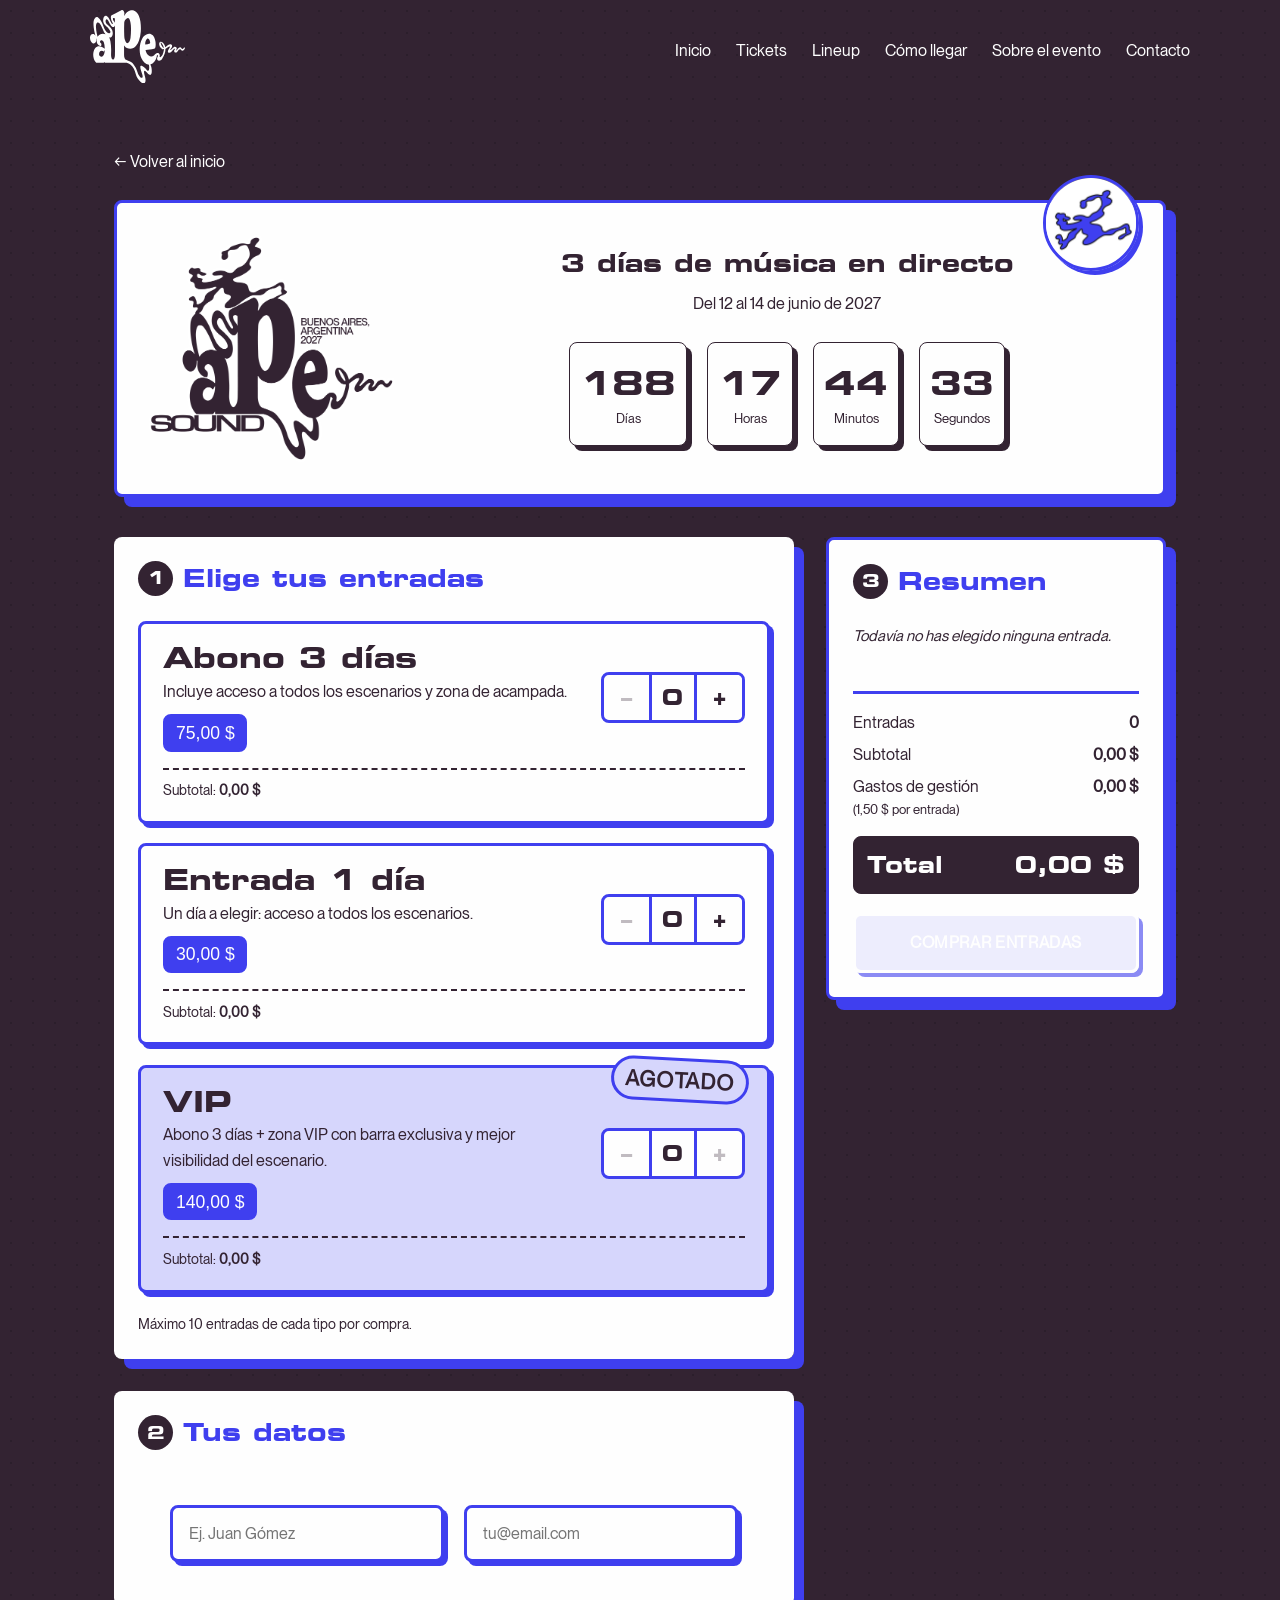
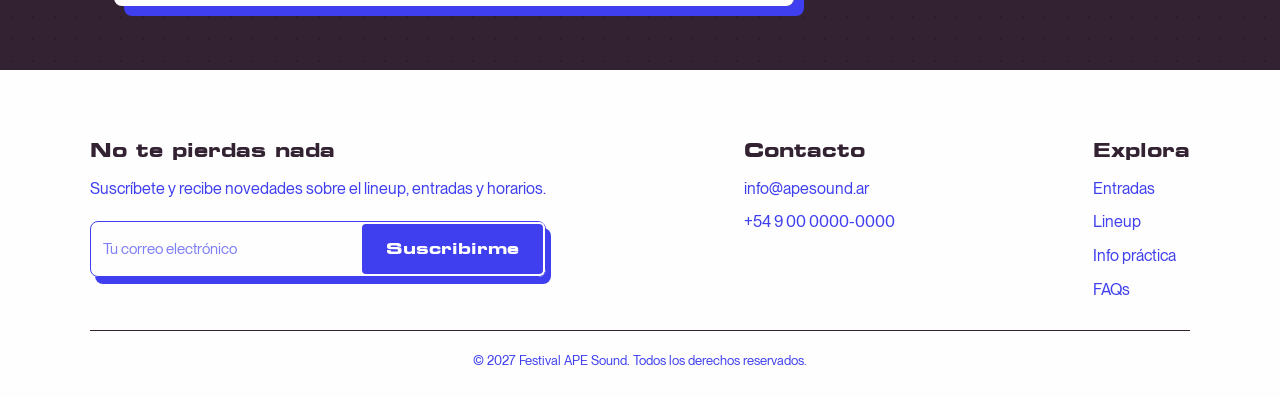
==== commit b640b7cf: "Cambio placeholders" ====
--- a/tickets/index.html
+++ b/tickets/index.html
@@ -198,7 +198,7 @@
                                     type="text"
                                     id="nombre"
                                     name="nombre"
-                                    placeholder="Ej. Pepita Bigotes"
+                                    placeholder="Ej. Juan Gómez"
                                     autocomplete="name" />
                             </div>
                             <div class="campo">
